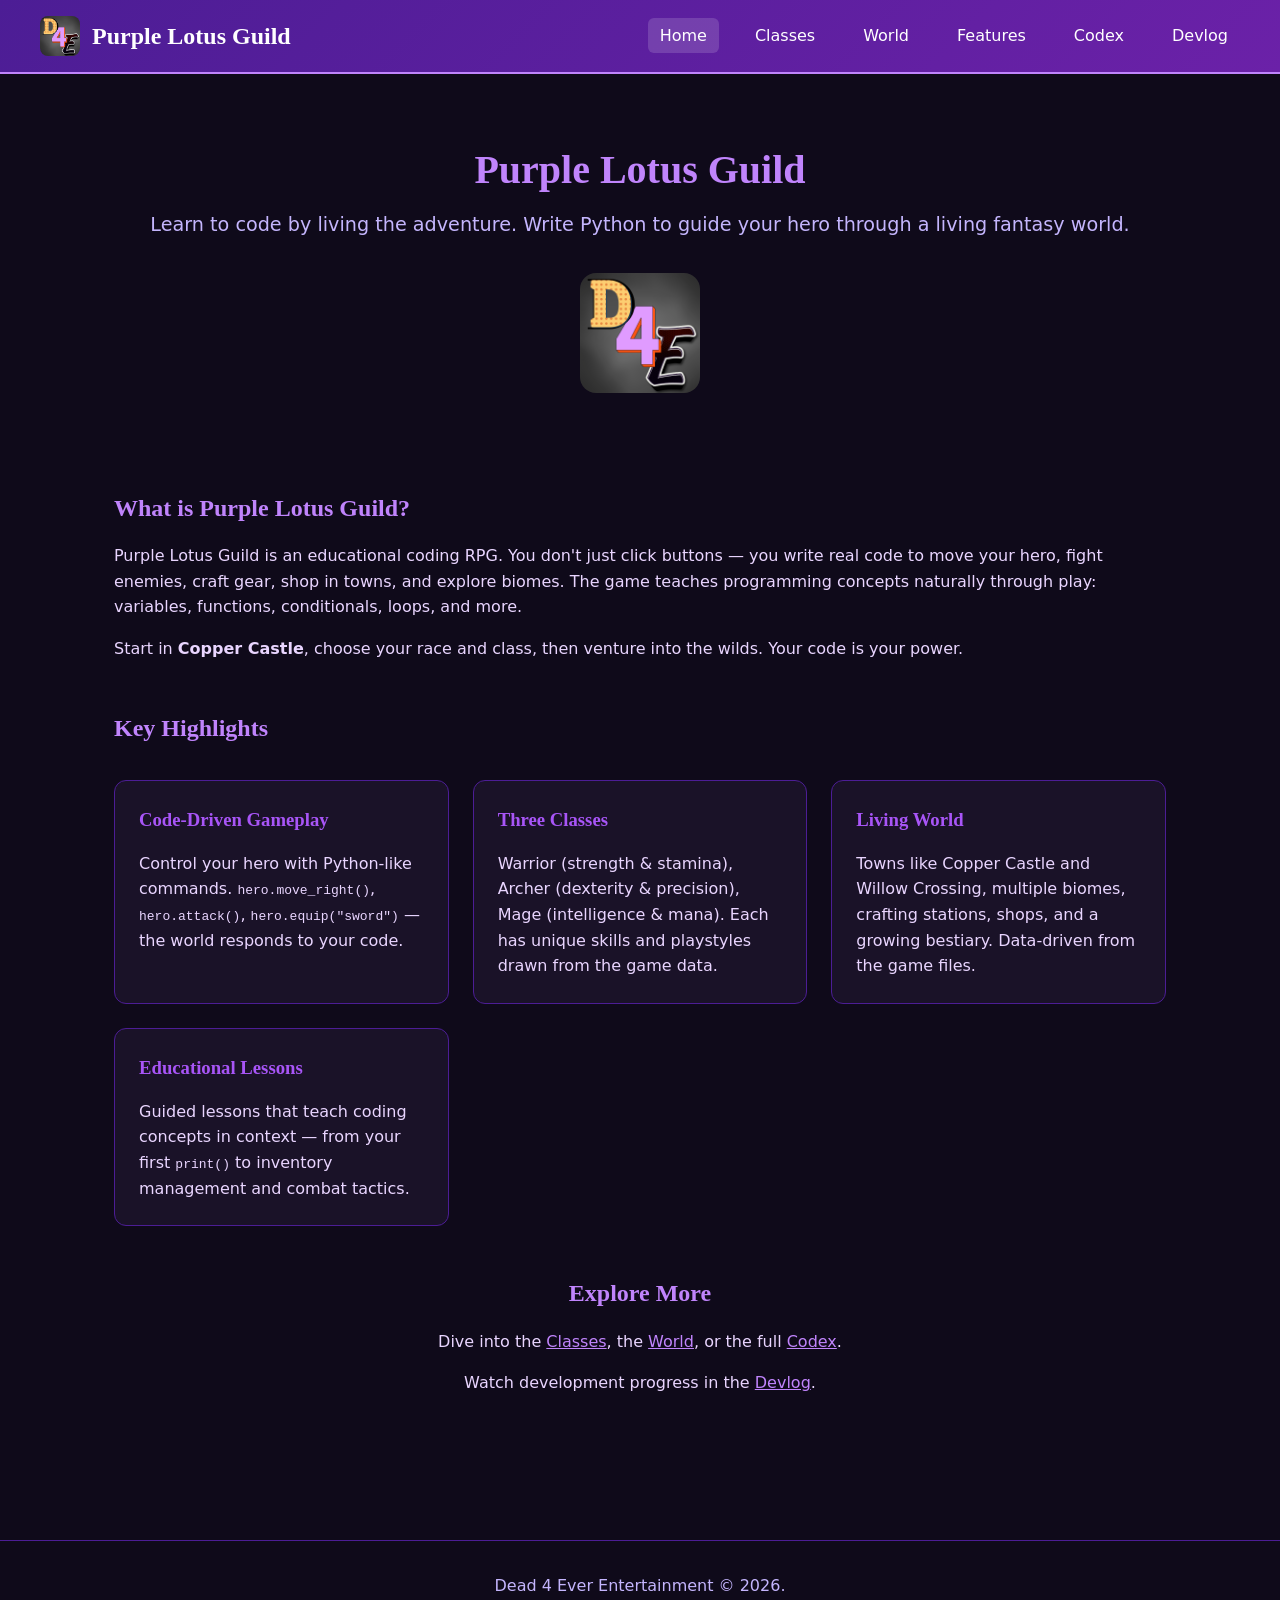
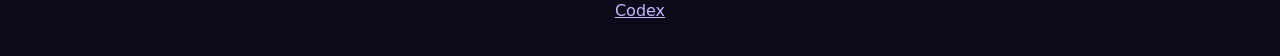
==== index.html @ a42fe49f "Initial Commit" ====
<!DOCTYPE html>
<html lang="en">
<head>
  <meta charset="UTF-8">
  <meta name="viewport" content="width=device-width, initial-scale=1.0">
  <title>Purple Lotus Guild — Code Your Adventure</title>
  <link rel="stylesheet" href="css/style.css">
  <link rel="icon" href="images/icon.png">
</head>
<body>
  <header>
    <nav>
      <a href="index.html" class="logo">
        <img src="images/icon.png" alt="Purple Lotus Guild">
        Purple Lotus Guild
      </a>
      <ul class="nav-links">
        <li><a href="index.html" class="active">Home</a></li>
        <li><a href="classes.html">Classes</a></li>
        <li><a href="world.html">World</a></li>
        <li><a href="features.html">Features</a></li>
        <!-- Codex links to the external codex site -->
        <li><a href="https://codex.purplelotusguild.com" target="_blank" rel="noopener">Codex</a></li>
        <li><a href="devlog.html">Devlog</a></li>
      </ul>
    </nav>
  </header>

  <main>
    <section class="hero">
      <h1>Purple Lotus Guild</h1>
      <p class="subtitle">Learn to code by living the adventure. Write Python to guide your hero through a living fantasy world.</p>
      <img src="images/icon.png" alt="Game Icon" style="width: 120px; height: 120px; border-radius: 16px; margin: 1rem auto; display: block;">
    </section>

    <section class="section">
      <h2>What is Purple Lotus Guild?</h2>
      <p>
        Purple Lotus Guild is an educational coding RPG. You don't just click buttons — you write real code
        to move your hero, fight enemies, craft gear, shop in towns, and explore biomes. The game teaches
        programming concepts naturally through play: variables, functions, conditionals, loops, and more.
      </p>
      <p style="margin-top: 1rem;">
        Start in <strong>Copper Castle</strong>, choose your race and class, then venture into the wilds.
        Your code is your power.
      </p>
    </section>

    <section class="section">
      <h2>Key Highlights</h2>
      <div class="card-grid">
        <div class="card">
          <h3>Code-Driven Gameplay</h3>
          <p>Control your hero with Python-like commands. <code>hero.move_right()</code>, <code>hero.attack()</code>, <code>hero.equip("sword")</code> — the world responds to your code.</p>
        </div>
        <div class="card">
          <h3>Three Classes</h3>
          <p>Warrior (strength & stamina), Archer (dexterity & precision), Mage (intelligence & mana). Each has unique skills and playstyles drawn from the game data.</p>
        </div>
        <div class="card">
          <h3>Living World</h3>
          <p>Towns like Copper Castle and Willow Crossing, multiple biomes, crafting stations, shops, and a growing bestiary. Data-driven from the game files.</p>
        </div>
        <div class="card">
          <h3>Educational Lessons</h3>
          <p>Guided lessons that teach coding concepts in context — from your first <code>print()</code> to inventory management and combat tactics.</p>
        </div>
      </div>
    </section>

    <section class="section" style="text-align: center;">
      <h2>Explore More</h2>
      <p>Dive into the <a href="classes.html" style="color: var(--accent);">Classes</a>, the <a href="world.html" style="color: var(--accent);">World</a>, or the full <a href="https://codex.purplelotusguild.com" target="_blank" style="color: var(--accent);">Codex</a>.</p>
      <p style="margin-top: 1rem;">Watch development progress in the <a href="devlog.html" style="color: var(--accent);">Devlog</a>.</p>
    </section>
  </main>

  <footer>
    <p>Dead 4 Ever Entertainment &copy; 2026.</p>
    <p><a href="https://codex.purplelotusguild.com" target="_blank" style="color: var(--text-muted);">Codex</a></p>
  </footer>
</body>
</html>
---- css/style.css ----
/* Purple Lotus Guild - Promotional Site Styles
   Easy to alter: change CSS variables at the top for theming.
   Purple theme matching the game name and lotus aesthetic.
*/

:root {
  --primary: #6b21a8;      /* Deep purple */
  --primary-light: #a855f7;
  --primary-dark: #4c1d95;
  --accent: #c084fc;
  --bg: #0f0a1a;           /* Dark background */
  --bg-card: #1a1228;
  --text: #e9d5ff;
  --text-muted: #c4b5fd;
  --border: #4c1d95;
  --font-main: 'Segoe UI', system-ui, -apple-system, sans-serif;
  --font-heading: 'Georgia', serif;
}

* {
  box-sizing: border-box;
  margin: 0;
  padding: 0;
}

body {
  font-family: var(--font-main);
  background: var(--bg);
  color: var(--text);
  line-height: 1.6;
  min-height: 100vh;
}

/* Header & Navigation */
header {
  background: linear-gradient(135deg, var(--primary-dark), var(--primary));
  padding: 1rem 2rem;
  border-bottom: 2px solid var(--accent);
  position: sticky;
  top: 0;
  z-index: 100;
}

nav {
  display: flex;
  justify-content: space-between;
  align-items: center;
  max-width: 1200px;
  margin: 0 auto;
}

.logo {
  display: flex;
  align-items: center;
  gap: 0.75rem;
  font-family: var(--font-heading);
  font-size: 1.5rem;
  font-weight: bold;
  color: white;
  text-decoration: none;
}

.logo img {
  width: 40px;
  height: 40px;
  border-radius: 8px;
}

.nav-links {
  display: flex;
  list-style: none;
  gap: 1.5rem;
}

.nav-links a {
  color: white;
  text-decoration: none;
  font-weight: 500;
  padding: 0.5rem 0.75rem;
  border-radius: 6px;
  transition: background 0.2s;
}

.nav-links a:hover,
.nav-links a.active {
  background: rgba(255, 255, 255, 0.15);
}

/* Main Content */
main {
  max-width: 1100px;
  margin: 2rem auto;
  padding: 0 1.5rem 3rem;
}

h1, h2, h3 {
  font-family: var(--font-heading);
  color: var(--accent);
  margin-bottom: 1rem;
}

h1 {
  font-size: 2.5rem;
  text-align: center;
  margin-bottom: 0.5rem;
}

.subtitle {
  text-align: center;
  color: var(--text-muted);
  font-size: 1.2rem;
  margin-bottom: 2rem;
}

.hero {
  text-align: center;
  padding: 2rem 0;
}

.card-grid {
  display: grid;
  grid-template-columns: repeat(auto-fit, minmax(280px, 1fr));
  gap: 1.5rem;
  margin: 2rem 0;
}

.card {
  background: var(--bg-card);
  border: 1px solid var(--border);
  border-radius: 12px;
  padding: 1.5rem;
  transition: transform 0.2s, box-shadow 0.2s;
}

.card:hover {
  transform: translateY(-4px);
  box-shadow: 0 8px 24px rgba(107, 33, 168, 0.3);
}

.card h3 {
  margin-top: 0;
  color: var(--primary-light);
}

.section {
  margin: 3rem 0;
}

/* Devlog / Video embeds */
.video-grid {
  display: grid;
  grid-template-columns: repeat(auto-fit, minmax(320px, 1fr));
  gap: 2rem;
}

.video-card {
  background: var(--bg-card);
  border-radius: 12px;
  overflow: hidden;
  border: 1px solid var(--border);
}

.video-card iframe {
  width: 100%;
  aspect-ratio: 16/9;
  border: none;
}

.video-card .meta {
  padding: 1rem;
}

/* Footer */
footer {
  text-align: center;
  padding: 2rem;
  color: var(--text-muted);
  border-top: 1px solid var(--border);
  margin-top: 3rem;
}

/* Responsive */
@media (max-width: 768px) {
  .nav-links {
    flex-wrap: wrap;
    gap: 0.5rem;
  }
  h1 { font-size: 2rem; }
  nav { flex-direction: column; gap: 1rem; }
}
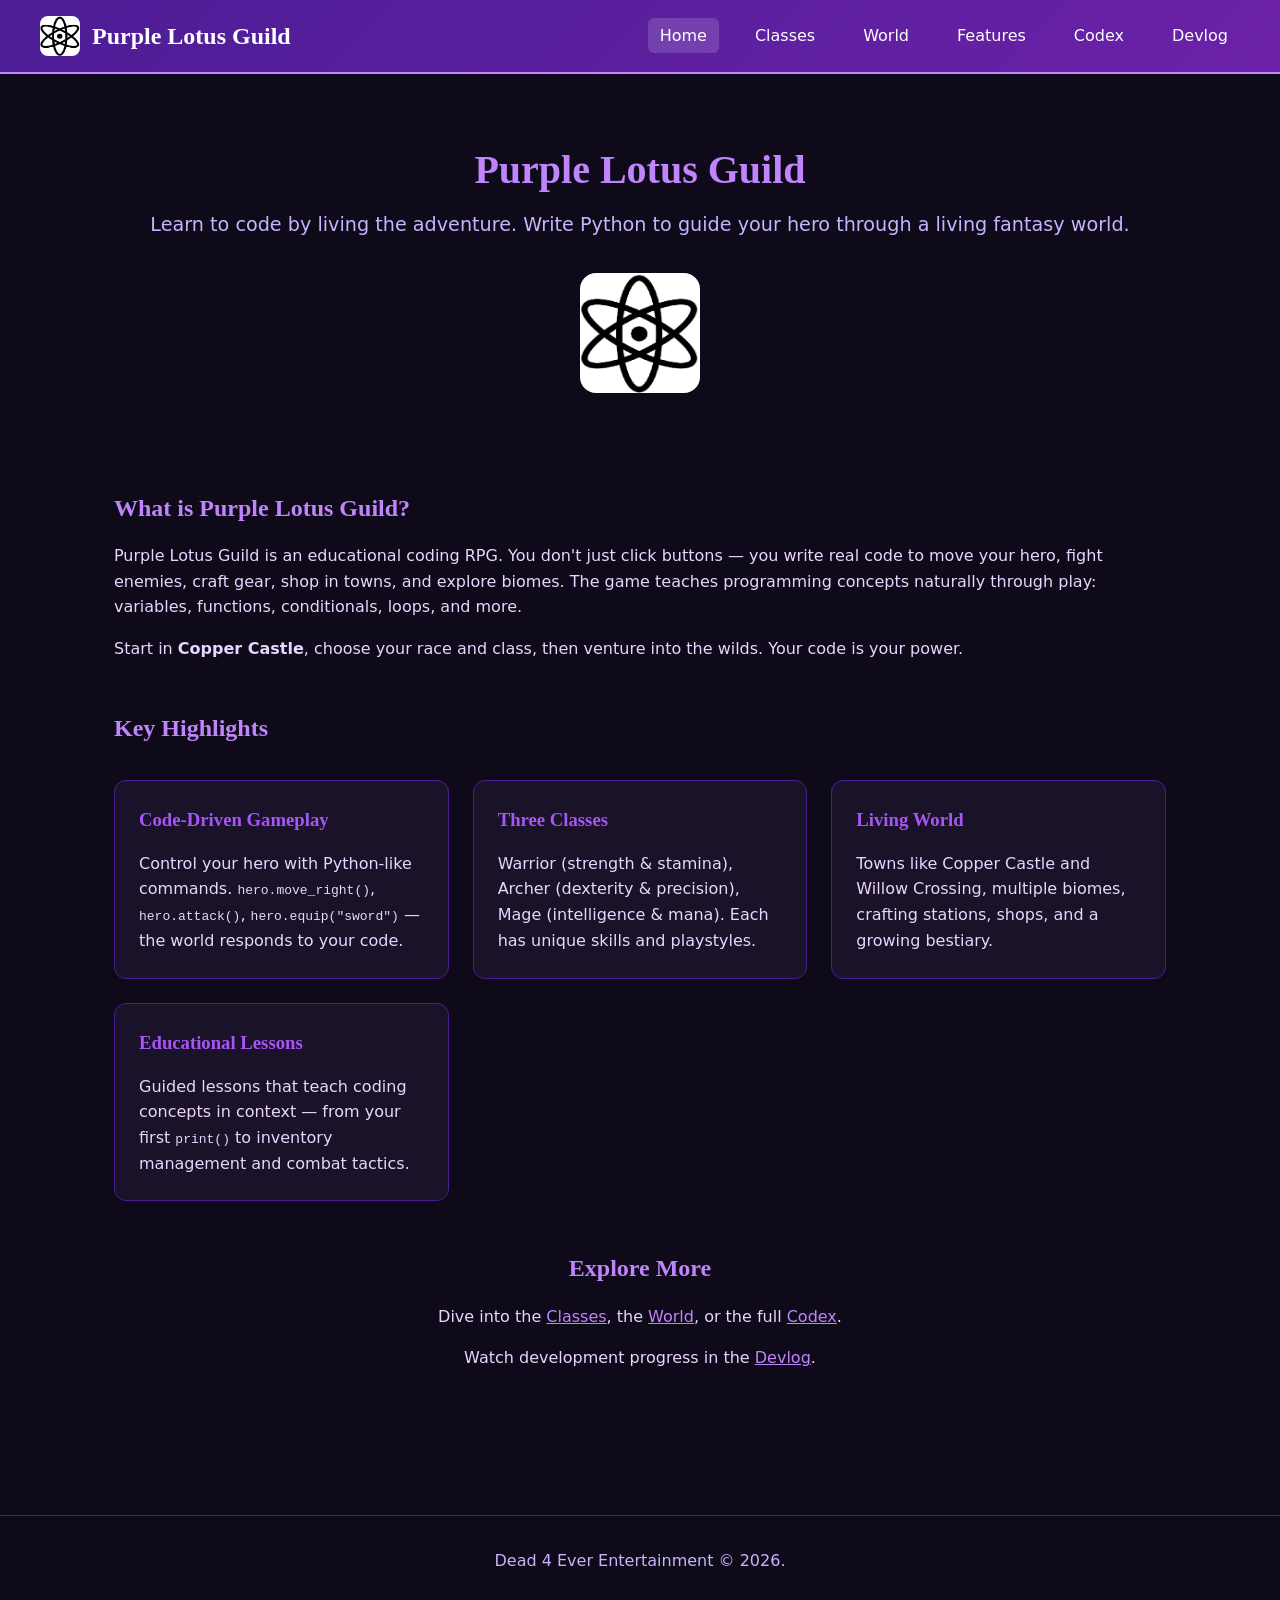
==== commit 726528b5: "Layout Changes" ====
--- a/index.html
+++ b/index.html
@@ -55,11 +55,11 @@
         </div>
         <div class="card">
           <h3>Three Classes</h3>
-          <p>Warrior (strength & stamina), Archer (dexterity & precision), Mage (intelligence & mana). Each has unique skills and playstyles drawn from the game data.</p>
+          <p>Warrior (strength & stamina), Archer (dexterity & precision), Mage (intelligence & mana). Each has unique skills and playstyles.</p>
         </div>
         <div class="card">
           <h3>Living World</h3>
-          <p>Towns like Copper Castle and Willow Crossing, multiple biomes, crafting stations, shops, and a growing bestiary. Data-driven from the game files.</p>
+          <p>Towns like Copper Castle and Willow Crossing, multiple biomes, crafting stations, shops, and a growing bestiary.</p>
         </div>
         <div class="card">
           <h3>Educational Lessons</h3>
@@ -77,7 +77,6 @@
 
   <footer>
     <p>Dead 4 Ever Entertainment &copy; 2026.</p>
-    <p><a href="https://codex.purplelotusguild.com" target="_blank" style="color: var(--text-muted);">Codex</a></p>
   </footer>
 </body>
 </html>
